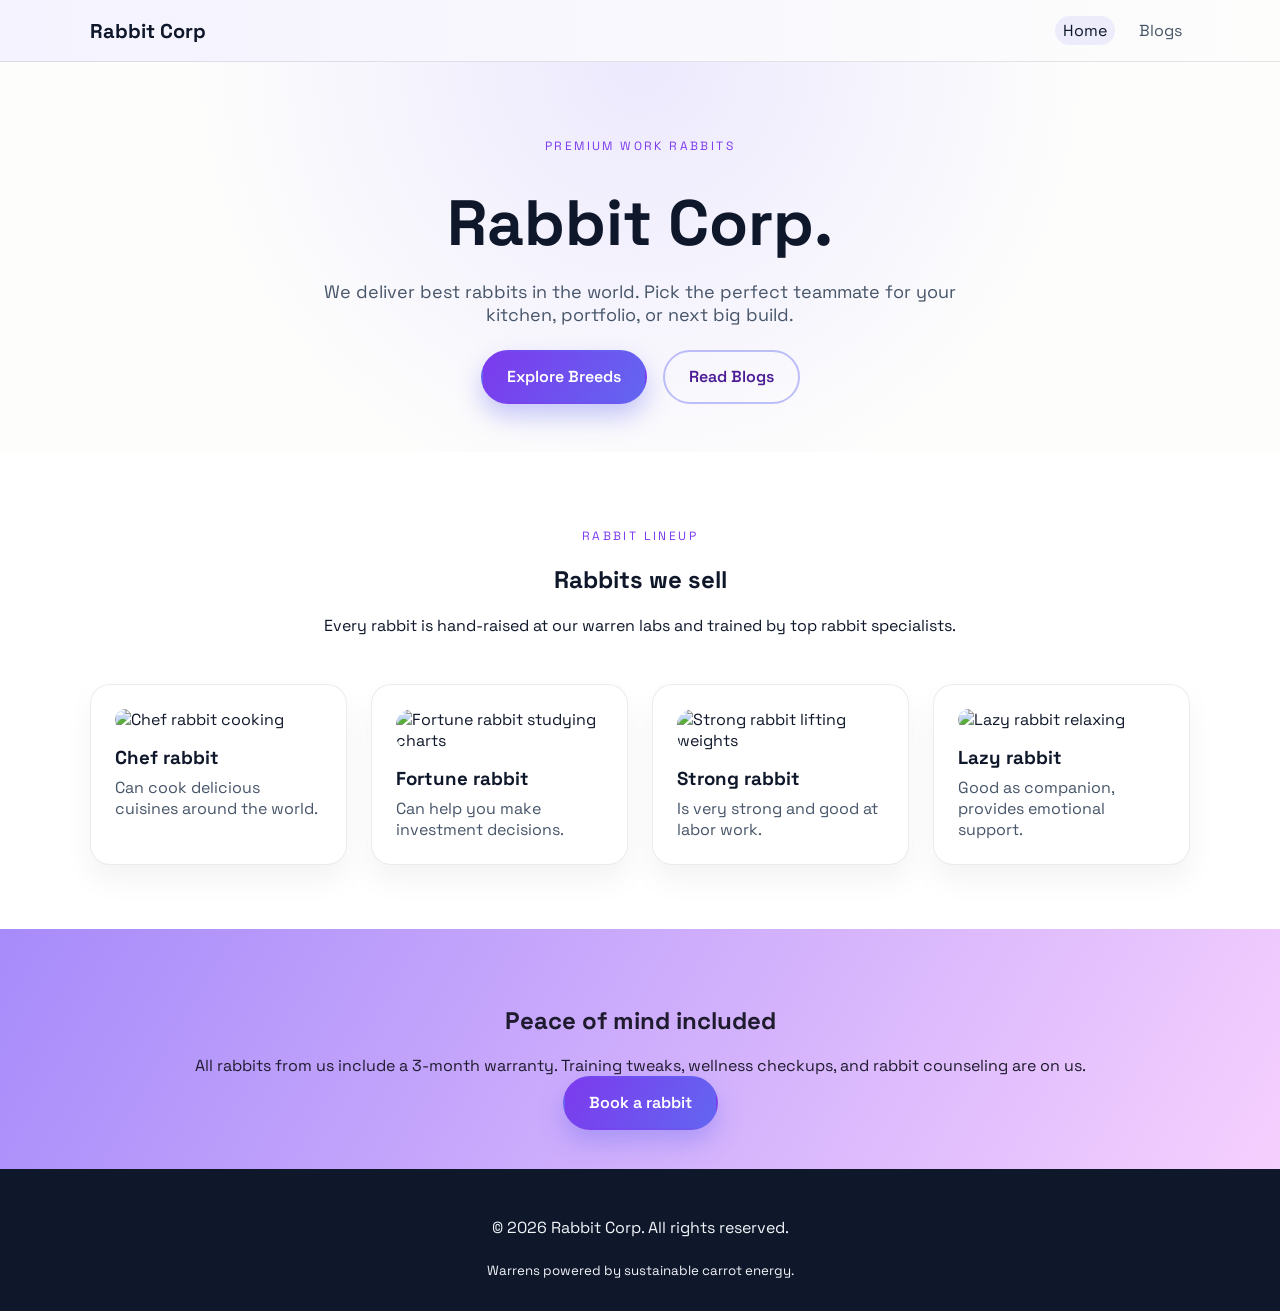
==== index.html @ 2cad8751 "Add Rabbit Corp static site" ====
<!DOCTYPE html>
<html lang="en">
  <head>
    <meta charset="UTF-8" />
    <meta name="viewport" content="width=device-width, initial-scale=1.0" />
    <title>Rabbit Corp | Elite Work Rabbits</title>
    <link rel="preconnect" href="https://fonts.googleapis.com" />
    <link rel="preconnect" href="https://fonts.gstatic.com" crossorigin />
    <link
      href="https://fonts.googleapis.com/css2?family=Space+Grotesk:wght@400;600&display=swap"
      rel="stylesheet"
    />
    <link rel="stylesheet" href="styles.css" />
    <script defer src="script.js"></script>
  </head>
  <body>
    <header class="site-header">
      <div class="container header-inner">
        <a class="logo" href="index.html">Rabbit Corp</a>
        <nav class="nav">
          <a href="index.html" class="nav-link active">Home</a>
          <a href="blogs.html" class="nav-link">Blogs</a>
        </nav>
      </div>
    </header>

    <main>
      <section class="hero">
        <div class="container hero-content">
          <p class="eyebrow">Premium work rabbits</p>
          <h1>Rabbit Corp.</h1>
          <p class="subtitle">
            We deliver best rabbits in the world. Pick the perfect teammate for
            your kitchen, portfolio, or next big build.
          </p>
          <div class="hero-cta">
            <a class="btn primary" href="#breeds">Explore Breeds</a>
            <a class="btn ghost" href="blogs.html">Read Blogs</a>
          </div>
        </div>
      </section>

      <section id="breeds" class="breeds">
        <div class="container">
          <div class="section-heading">
            <p class="eyebrow">Rabbit lineup</p>
            <h2>Rabbits we sell</h2>
            <p>
              Every rabbit is hand-raised at our warren labs and trained by top
              rabbit specialists.
            </p>
          </div>

          <div class="grid">
            <article class="card">
              <img
                src="https://images.unsplash.com/photo-1546182990-dffeafbe841d?auto=format&fit=crop&w=800&q=80"
                alt="Chef rabbit cooking"
              />
              <div>
                <h3>Chef rabbit</h3>
                <p>Can cook delicious cuisines around the world.</p>
              </div>
            </article>

            <article class="card">
              <img
                src="https://images.unsplash.com/photo-1469474968028-56623f02e42e?auto=format&fit=crop&w=800&q=80"
                alt="Fortune rabbit studying charts"
              />
              <div>
                <h3>Fortune rabbit</h3>
                <p>Can help you make investment decisions.</p>
              </div>
            </article>

            <article class="card">
              <img
                src="https://images.unsplash.com/photo-1508471608740-0676c447d0d0?auto=format&fit=crop&w=800&q=80"
                alt="Strong rabbit lifting weights"
              />
              <div>
                <h3>Strong rabbit</h3>
                <p>Is very strong and good at labor work.</p>
              </div>
            </article>

            <article class="card">
              <img
                src="https://images.unsplash.com/photo-1452857297128-d9c29adba80b?auto=format&fit=crop&w=800&q=80"
                alt="Lazy rabbit relaxing"
              />
              <div>
                <h3>Lazy rabbit</h3>
                <p>Good as companion, provides emotional support.</p>
              </div>
            </article>
          </div>
        </div>
      </section>

      <section class="cta">
        <div class="container">
          <h2>Peace of mind included</h2>
          <p>
            All rabbits from us include a 3-month warranty. Training tweaks,
            wellness checkups, and rabbit counseling are on us.
          </p>
          <a class="btn primary" href="mailto:hello@rabbitcorp.com"
            >Book a rabbit</a
          >
        </div>
      </section>
    </main>

    <footer class="site-footer">
      <div class="container footer-inner">
        <p>© <span id="year"></span> Rabbit Corp. All rights reserved.</p>
        <small>Warrens powered by sustainable carrot energy.</small>
      </div>
    </footer>
  </body>
</html>
---- styles.css ----
:root {
  font-family: "Space Grotesk", system-ui, -apple-system, BlinkMacSystemFont,
    "Segoe UI", sans-serif;
  color: #0f172a;
  background-color: #fdfdfc;
}

*,
*::before,
*::after {
  box-sizing: border-box;
}

body {
  margin: 0;
  color: #0f172a;
  background-color: #fdfdfc;
}

img {
  max-width: 100%;
  display: block;
  border-radius: 16px;
}

.container {
  width: min(1100px, 90vw);
  margin: 0 auto;
}

.site-header {
  position: sticky;
  top: 0;
  background: linear-gradient(90deg, #f4f3ff, #fdfdfc);
  border-bottom: 1px solid rgba(15, 23, 42, 0.1);
  z-index: 10;
}

.header-inner {
  display: flex;
  align-items: center;
  justify-content: space-between;
  padding: 1rem 0;
}

.logo {
  text-decoration: none;
  font-weight: 700;
  font-size: 1.25rem;
  color: #0f172a;
}

.nav {
  display: flex;
  gap: 1rem;
}

.nav-link {
  text-decoration: none;
  color: #475569;
  padding: 0.25rem 0.5rem;
  border-radius: 999px;
  transition: background-color 0.2s ease, color 0.2s ease;
}

.nav-link:hover,
.nav-link.active {
  color: #0f172a;
  background-color: rgba(99, 102, 241, 0.1);
}

.hero {
  padding: 4rem 0 3rem;
  text-align: center;
  background: radial-gradient(circle at top, #ede9fe, transparent 60%);
}

.blog-hero {
  text-align: left;
}

.hero-content {
  display: flex;
  flex-direction: column;
  gap: 1rem;
}

.eyebrow {
  text-transform: uppercase;
  letter-spacing: 0.2em;
  font-size: 0.75rem;
  color: #7c3aed;
}

h1 {
  font-size: clamp(2.5rem, 5vw, 4rem);
  margin: 0;
}

.subtitle {
  color: #475569;
  font-size: 1.125rem;
  margin: 0 auto;
  max-width: 650px;
}

.hero-cta {
  display: flex;
  flex-wrap: wrap;
  justify-content: center;
  gap: 1rem;
  margin-top: 0.5rem;
}

.btn {
  text-decoration: none;
  font-weight: 600;
  padding: 0.9rem 1.5rem;
  border-radius: 999px;
  border: 2px solid transparent;
  transition: transform 0.2s ease, box-shadow 0.2s ease;
}

.btn.primary {
  background: linear-gradient(120deg, #7c3aed, #6366f1);
  color: #fff;
  box-shadow: 0 12px 24px rgba(99, 102, 241, 0.35);
}

.btn.ghost {
  border-color: rgba(99, 102, 241, 0.4);
  color: #4c1d95;
}

.btn:hover {
  transform: translateY(-2px);
}

.breeds {
  padding: 4rem 0;
  background-color: #fff;
}

.section-heading {
  text-align: center;
  margin-bottom: 3rem;
}

.grid {
  display: grid;
  grid-template-columns: repeat(auto-fit, minmax(240px, 1fr));
  gap: 1.5rem;
}

.card {
  padding: 1.5rem;
  border: 1px solid rgba(15, 23, 42, 0.08);
  border-radius: 20px;
  background: #ffffff;
  box-shadow: 0 15px 30px rgba(15, 23, 42, 0.05);
  display: flex;
  flex-direction: column;
  gap: 1rem;
}

.card h3 {
  margin: 0 0 0.5rem;
}

.card p {
  margin: 0;
  color: #475569;
}

.cta {
  padding: 3.5rem 0;
  text-align: center;
  background: linear-gradient(120deg, #a78bfa, #f5d0fe);
  color: #1f1b2e;
}

.cta .btn {
  margin-top: 1.5rem;
}

.site-footer {
  padding: 2rem 0;
  background-color: #0f172a;
  color: #f1f5f9;
}

.footer-inner {
  display: flex;
  flex-direction: column;
  gap: 0.5rem;
  text-align: center;
}

.blog-list {
  padding: 4rem 0;
  display: flex;
  flex-direction: column;
  gap: 2.5rem;
}

.blog-article {
  padding: 2rem;
  border-radius: 24px;
  border: 1px solid rgba(15, 23, 42, 0.08);
  background-color: #fff;
  box-shadow: 0 15px 30px rgba(15, 23, 42, 0.05);
}

.blog-article h2 {
  margin: 0.2rem 0 1rem;
}

.blog-article p {
  color: #475569;
  line-height: 1.7;
}

.article-meta {
  font-size: 0.85rem;
  color: #312e81;
  font-weight: 600;
}

@media (max-width: 600px) {
  .header-inner {
    flex-direction: column;
    gap: 0.5rem;
  }

  .hero {
    padding: 3rem 0 2rem;
  }

  .blog-article {
    padding: 1.5rem;
  }
}
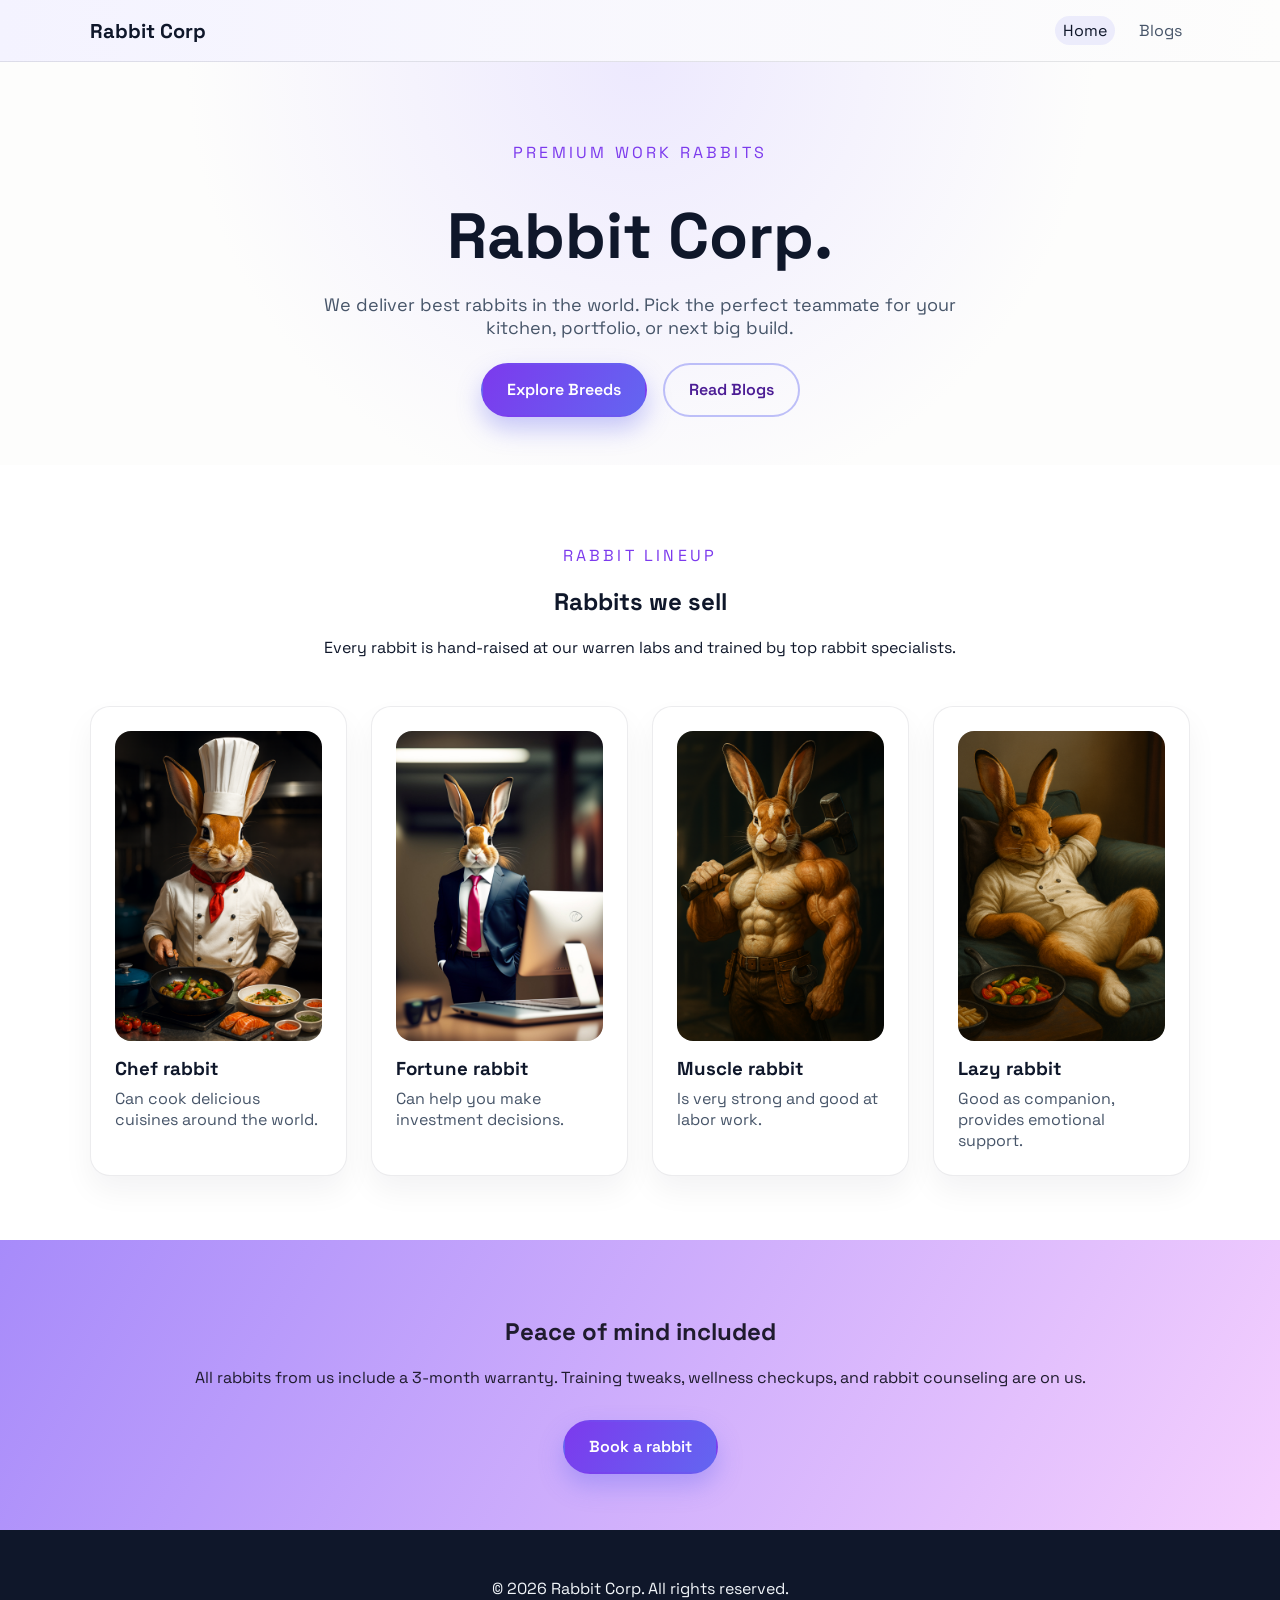
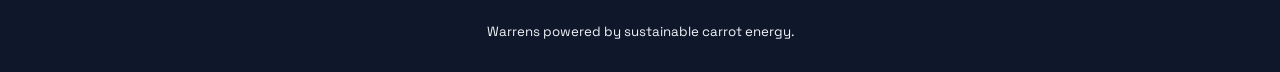
==== commit b4ac2342: "Add assets and refresh content" ====
--- a/index.html
+++ b/index.html
@@ -1,125 +1,114 @@
 <!DOCTYPE html>
 <html lang="en">
-  <head>
-    <meta charset="UTF-8" />
-    <meta name="viewport" content="width=device-width, initial-scale=1.0" />
-    <title>Rabbit Corp | Elite Work Rabbits</title>
-    <link rel="preconnect" href="https://fonts.googleapis.com" />
-    <link rel="preconnect" href="https://fonts.gstatic.com" crossorigin />
-    <link
-      href="https://fonts.googleapis.com/css2?family=Space+Grotesk:wght@400;600&display=swap"
-      rel="stylesheet"
-    />
-    <link rel="stylesheet" href="styles.css" />
-    <script defer src="script.js"></script>
-  </head>
-  <body>
-    <header class="site-header">
-      <div class="container header-inner">
-        <a class="logo" href="index.html">Rabbit Corp</a>
-        <nav class="nav">
-          <a href="index.html" class="nav-link active">Home</a>
-          <a href="blogs.html" class="nav-link">Blogs</a>
-        </nav>
+
+<head>
+  <meta charset="UTF-8" />
+  <meta name="viewport" content="width=device-width, initial-scale=1.0" />
+  <title>Rabbit Corp | Elite Work Rabbits</title>
+  <link rel="icon" href="/images/favicon.svg" type="image/svg+xml">
+  <link rel="preconnect" href="https://fonts.googleapis.com" />
+  <link rel="preconnect" href="https://fonts.gstatic.com" crossorigin />
+  <link href="https://fonts.googleapis.com/css2?family=Space+Grotesk:wght@400;600&display=swap" rel="stylesheet" />
+  <link rel="stylesheet" href="styles.css" />
+  <script defer src="script.js"></script>
+</head>
+
+<body>
+  <header class="site-header">
+    <div class="container header-inner">
+      <a class="logo" href="index.html">Rabbit Corp</a>
+      <nav class="nav">
+        <a href="index.html" class="nav-link active">Home</a>
+        <a href="blogs.html" class="nav-link">Blogs</a>
+      </nav>
+    </div>
+  </header>
+
+  <main>
+    <section class="hero">
+      <div class="container hero-content">
+        <p class="eyebrow">Premium work rabbits</p>
+        <h1>Rabbit Corp.</h1>
+        <p class="subtitle">
+          We deliver best rabbits in the world. Pick the perfect teammate for
+          your kitchen, portfolio, or next big build.
+        </p>
+        <div class="hero-cta">
+          <a class="btn primary" href="#breeds">Explore Breeds</a>
+          <a class="btn ghost" href="blogs.html">Read Blogs</a>
+        </div>
       </div>
-    </header>
+    </section>
 
-    <main>
-      <section class="hero">
-        <div class="container hero-content">
-          <p class="eyebrow">Premium work rabbits</p>
-          <h1>Rabbit Corp.</h1>
-          <p class="subtitle">
-            We deliver best rabbits in the world. Pick the perfect teammate for
-            your kitchen, portfolio, or next big build.
+    <section id="breeds" class="breeds">
+      <div class="container">
+        <div class="section-heading">
+          <p class="eyebrow">Rabbit lineup</p>
+          <h2>Rabbits we sell</h2>
+          <p>
+            Every rabbit is hand-raised at our warren labs and trained by top
+            rabbit specialists.
           </p>
-          <div class="hero-cta">
-            <a class="btn primary" href="#breeds">Explore Breeds</a>
-            <a class="btn ghost" href="blogs.html">Read Blogs</a>
-          </div>
         </div>
-      </section>
 
-      <section id="breeds" class="breeds">
-        <div class="container">
-          <div class="section-heading">
-            <p class="eyebrow">Rabbit lineup</p>
-            <h2>Rabbits we sell</h2>
-            <p>
-              Every rabbit is hand-raised at our warren labs and trained by top
-              rabbit specialists.
-            </p>
-          </div>
+        <div class="grid">
+          <article class="card">
+            <img src="/images/chef-rabbit.png"
+              alt="Chef rabbit cooking" />
+            <div>
+              <h3>Chef rabbit</h3>
+              <p>Can cook delicious cuisines around the world.</p>
+            </div>
+          </article>
 
-          <div class="grid">
-            <article class="card">
-              <img
-                src="https://images.unsplash.com/photo-1546182990-dffeafbe841d?auto=format&fit=crop&w=800&q=80"
-                alt="Chef rabbit cooking"
-              />
-              <div>
-                <h3>Chef rabbit</h3>
-                <p>Can cook delicious cuisines around the world.</p>
-              </div>
-            </article>
+          <article class="card">
+            <img src="/images/fortune-rabbit.png"
+              alt="Fortune rabbit studying charts" />
+            <div>
+              <h3>Fortune rabbit</h3>
+              <p>Can help you make investment decisions.</p>
+            </div>
+          </article>
 
-            <article class="card">
-              <img
-                src="https://images.unsplash.com/photo-1469474968028-56623f02e42e?auto=format&fit=crop&w=800&q=80"
-                alt="Fortune rabbit studying charts"
-              />
-              <div>
-                <h3>Fortune rabbit</h3>
-                <p>Can help you make investment decisions.</p>
-              </div>
-            </article>
+          <article class="card">
+            <img src="/images/muscle-rabit.png"
+              alt="Muscle rabbit carrying a tool" />
+            <div>
+              <h3>Muscle rabbit</h3>
+              <p>Is very strong and good at labor work.</p>
+            </div>
+          </article>
 
-            <article class="card">
-              <img
-                src="https://images.unsplash.com/photo-1508471608740-0676c447d0d0?auto=format&fit=crop&w=800&q=80"
-                alt="Strong rabbit lifting weights"
-              />
-              <div>
-                <h3>Strong rabbit</h3>
-                <p>Is very strong and good at labor work.</p>
-              </div>
-            </article>
+          <article class="card">
+            <img src="/images/lazy-rabbit.png"
+              alt="Lazy rabbit relaxing" />
+            <div>
+              <h3>Lazy rabbit</h3>
+              <p>Good as companion, provides emotional support.</p>
+            </div>
+          </article>
+        </div>
+      </div>
+    </section>
 
-            <article class="card">
-              <img
-                src="https://images.unsplash.com/photo-1452857297128-d9c29adba80b?auto=format&fit=crop&w=800&q=80"
-                alt="Lazy rabbit relaxing"
-              />
-              <div>
-                <h3>Lazy rabbit</h3>
-                <p>Good as companion, provides emotional support.</p>
-              </div>
-            </article>
-          </div>
-        </div>
-      </section>
+    <section class="cta">
+      <div class="container">
+        <h2>Peace of mind included</h2>
+        <p>
+          All rabbits from us include a 3-month warranty. Training tweaks,
+          wellness checkups, and rabbit counseling are on us.
+        </p>
+        <a class="btn primary" href="#">Book a rabbit</a>
+      </div>
+    </section>
+  </main>
 
-      <section class="cta">
-        <div class="container">
-          <h2>Peace of mind included</h2>
-          <p>
-            All rabbits from us include a 3-month warranty. Training tweaks,
-            wellness checkups, and rabbit counseling are on us.
-          </p>
-          <a class="btn primary" href="mailto:hello@rabbitcorp.com"
-            >Book a rabbit</a
-          >
-        </div>
-      </section>
-    </main>
+  <footer class="site-footer">
+    <div class="container footer-inner">
+      <p>© <span id="year"></span> Rabbit Corp. All rights reserved.</p>
+      <small>Warrens powered by sustainable carrot energy.</small>
+    </div>
+  </footer>
+</body>
 
-    <footer class="site-footer">
-      <div class="container footer-inner">
-        <p>© <span id="year"></span> Rabbit Corp. All rights reserved.</p>
-        <small>Warrens powered by sustainable carrot energy.</small>
-      </div>
-    </footer>
-  </body>
-</html>
-
-
+</html>
--- a/styles.css
+++ b/styles.css
@@ -88,7 +88,7 @@
 .eyebrow {
   text-transform: uppercase;
   letter-spacing: 0.2em;
-  font-size: 0.75rem;
+  font-size: 1rem;
   color: #7c3aed;
 }
 
@@ -180,7 +180,8 @@
 }
 
 .cta .btn {
-  margin-top: 1.5rem;
+  margin-top: 1rem;
+  display: inline-block;
 }
 
 .site-footer {
@@ -215,7 +216,7 @@
   margin: 0.2rem 0 1rem;
 }
 
-.blog-article p {
+.blog-article p, ul {
   color: #475569;
   line-height: 1.7;
 }
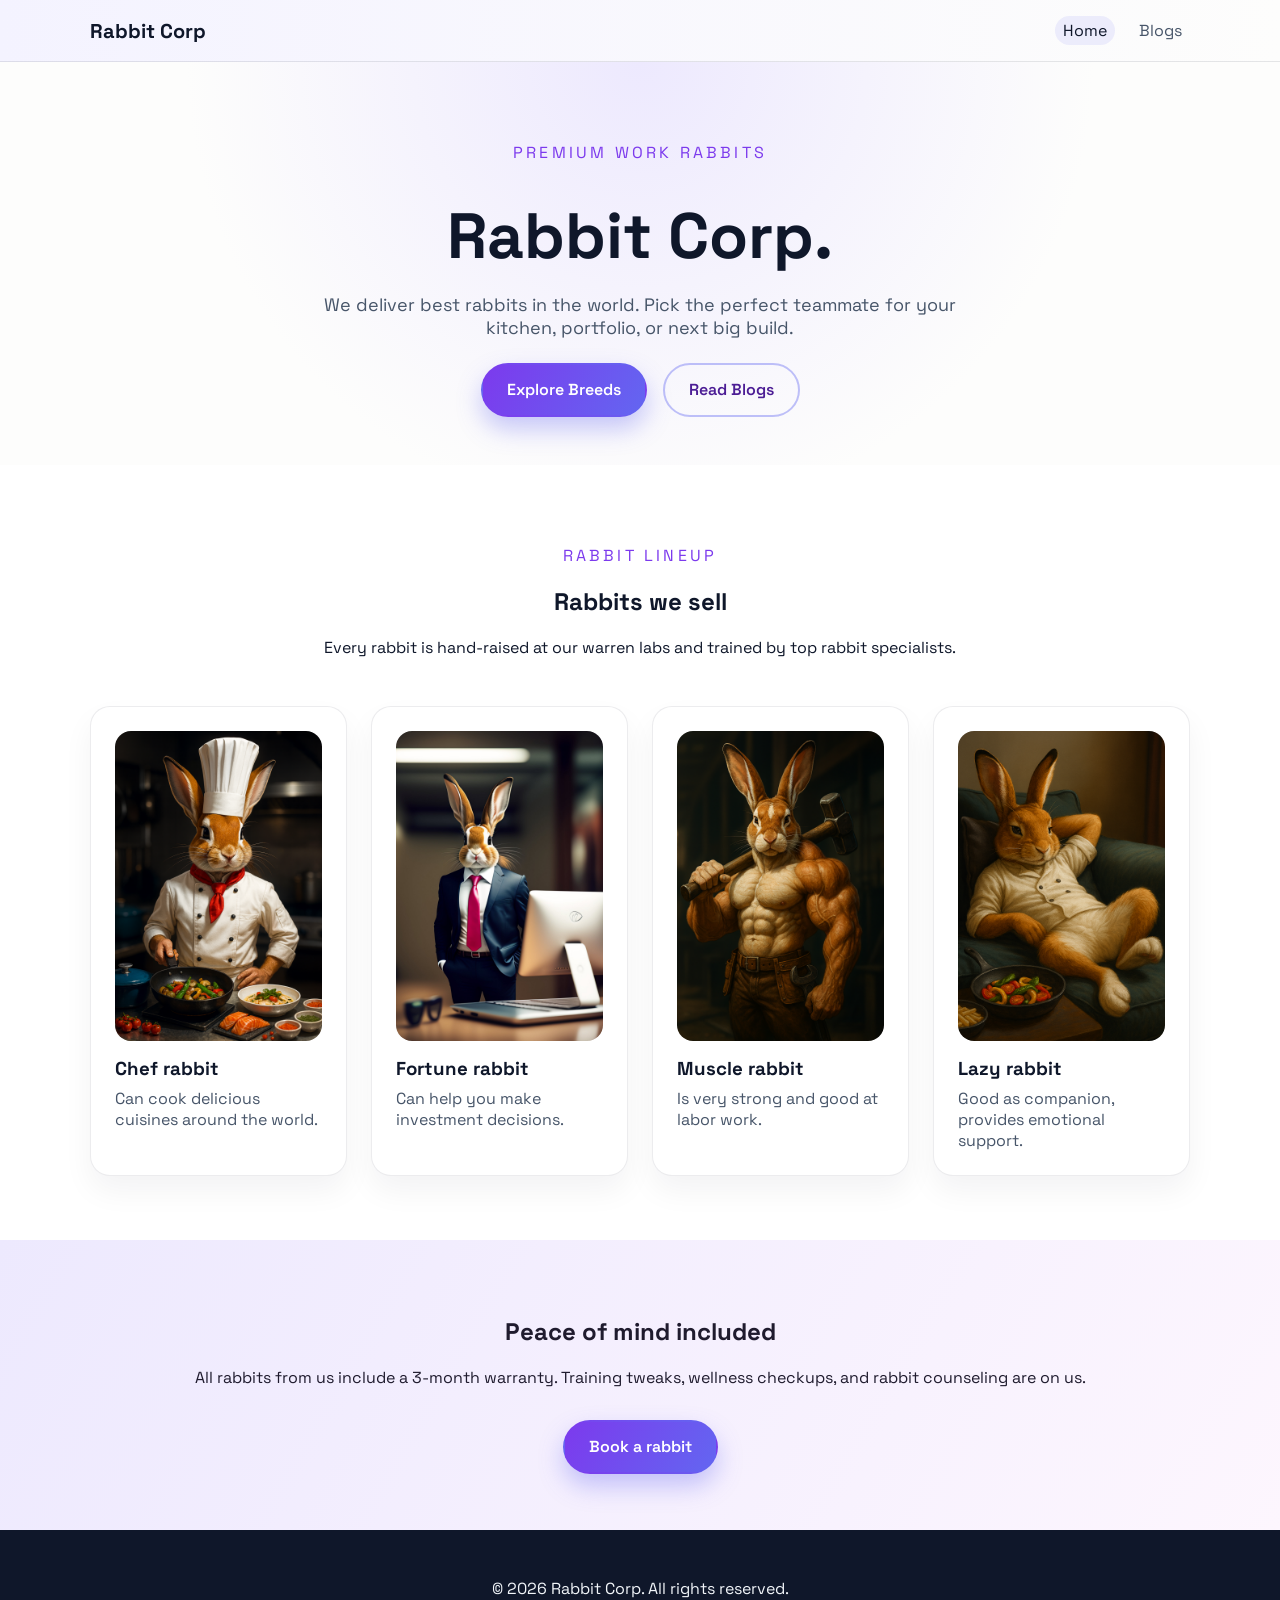
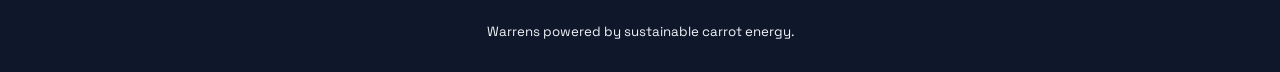
==== commit 2800104c: "Warn users booking is demo-only" ====
--- a/index.html
+++ b/index.html
@@ -98,7 +98,7 @@
           All rabbits from us include a 3-month warranty. Training tweaks,
           wellness checkups, and rabbit counseling are on us.
         </p>
-        <a class="btn primary" href="#">Book a rabbit</a>
+        <a class="btn primary" href="#" id="book-rabbit-btn">Book a rabbit</a>
       </div>
     </section>
   </main>
--- a/styles.css
+++ b/styles.css
@@ -175,7 +175,7 @@
 .cta {
   padding: 3.5rem 0;
   text-align: center;
-  background: linear-gradient(120deg, #a78bfa, #f5d0fe);
+  background: linear-gradient(120deg, #ede9fe, #fdf6fe);
   color: #1f1b2e;
 }
 
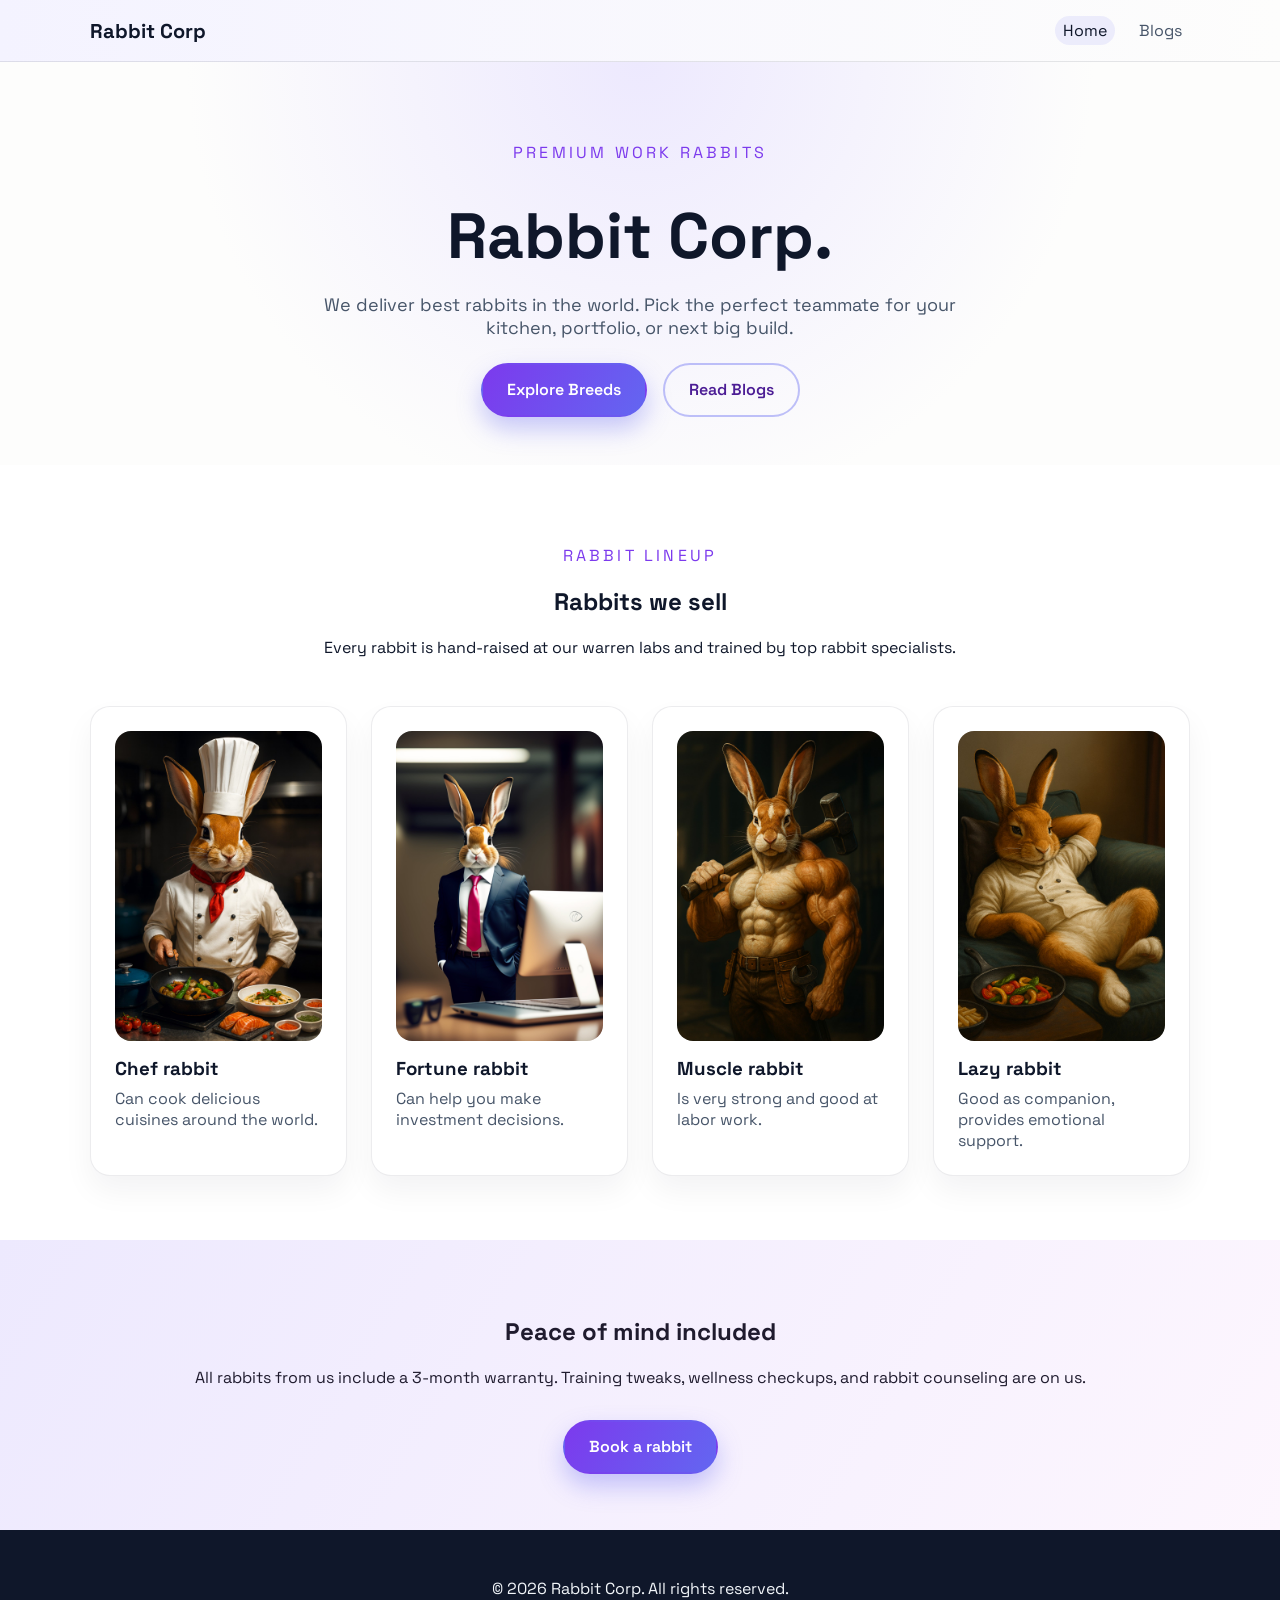
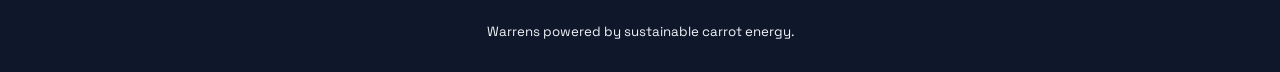
==== commit eed56c34: "Update image formats from PNG to JPEG" ====
--- a/index.html
+++ b/index.html
@@ -5,7 +5,7 @@
   <meta charset="UTF-8" />
   <meta name="viewport" content="width=device-width, initial-scale=1.0" />
   <title>Rabbit Corp | Elite Work Rabbits</title>
-  <link rel="icon" href="/images/favicon.svg" type="image/svg+xml">
+  <link rel="icon" href="images/favicon.svg" type="image/svg+xml">
   <link rel="preconnect" href="https://fonts.googleapis.com" />
   <link rel="preconnect" href="https://fonts.gstatic.com" crossorigin />
   <link href="https://fonts.googleapis.com/css2?family=Space+Grotesk:wght@400;600&display=swap" rel="stylesheet" />
@@ -53,7 +53,7 @@
 
         <div class="grid">
           <article class="card">
-            <img src="/images/chef-rabbit.png"
+            <img src="images/chef-rabbit.jpeg"
               alt="Chef rabbit cooking" />
             <div>
               <h3>Chef rabbit</h3>
@@ -62,7 +62,7 @@
           </article>
 
           <article class="card">
-            <img src="/images/fortune-rabbit.png"
+            <img src="images/fortune-rabbit.jpeg"
               alt="Fortune rabbit studying charts" />
             <div>
               <h3>Fortune rabbit</h3>
@@ -71,7 +71,7 @@
           </article>
 
           <article class="card">
-            <img src="/images/muscle-rabit.png"
+            <img src="images/muscle-rabit.jpeg"
               alt="Muscle rabbit carrying a tool" />
             <div>
               <h3>Muscle rabbit</h3>
@@ -80,7 +80,7 @@
           </article>
 
           <article class="card">
-            <img src="/images/lazy-rabbit.png"
+            <img src="images/lazy-rabbit.jpeg"
               alt="Lazy rabbit relaxing" />
             <div>
               <h3>Lazy rabbit</h3>
